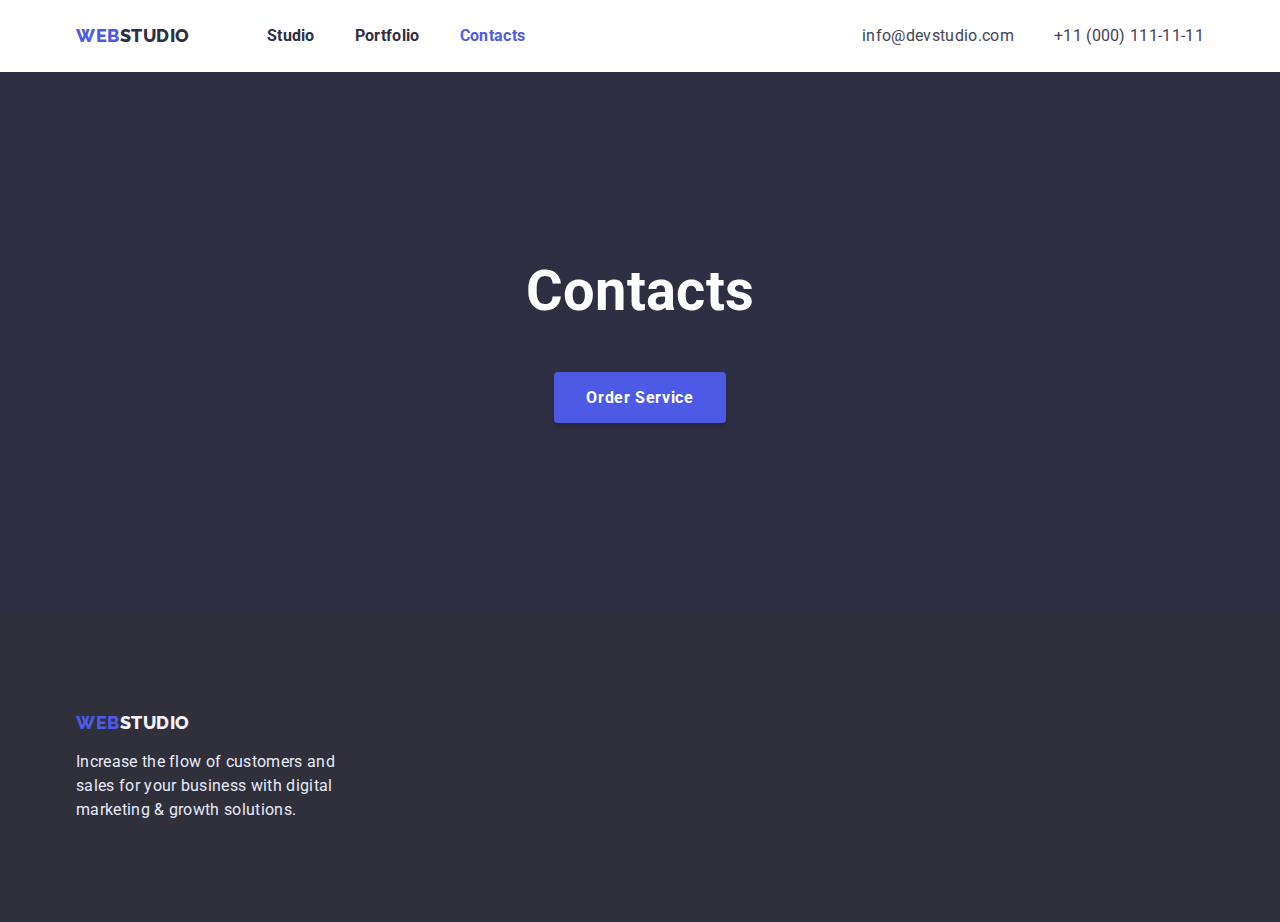
==== contacts.html @ 96abc61e "goit 4" ====
<!DOCTYPE html>
<html lang="en">
  <head>
    <meta charset="UTF-8" />
    <meta http-equiv="X-UA-Compatible" content="IE=edge" />
    <meta name="viewport" content="width=device-width, initial-scale=1.0" />
    <link rel="stylesheet" href="./css/normalize.css" />
    <link rel="stylesheet" href="./css/styles.css?temp=2" />
    <link rel="shortcut icon" href="./images/favicon.ico" />

    <link rel="preconnect" href="https://fonts.googleapis.com" />
    <link rel="preconnect" href="https://fonts.gstatic.com" crossorigin />
    <link
      href="https://fonts.googleapis.com/css2?family=Raleway:wght@800&family=Roboto:wght@400;500;700&display=swap"
      rel="stylesheet"
    />

    <title>Web Studio</title>
  </head>
  <body>
    <header>
      <div class="header-container container">
        <div class="logo-and-navigation">
          <div class="logo">
            <a href="./index.html" title="to home"><span>Web</span>Studio</a>
          </div>
          <nav>
            <ul class="navigation">
              <li>
                <a class="navigation-item" href="./index.html">Studio</a>
              </li>
              <li>
                <a class="navigation-item" href="./portfolio.html">Portfolio</a>
              </li>
              <li>
                <a class="navigation-item active" href="./contacts.html"
                  >Contacts</a
                >
              </li>
            </ul>
          </nav>
        </div>
        <ul class="contacts">
          <li>
            <a class="contact-link" href="mailto:info@devstudio.com"
              >info@devstudio.com</a
            >
          </li>
          <li>
            <a class="contact-link" href="tel:+110001111111"
              >+11 (000) 111-11-11</a
            >
          </li>
        </ul>
      </div>
    </header>

    <main>
      <section class="top-block section">
        <div class="top-block-container container">
          <h1>Contacts</h1>
          <button class="top-block-order-button" type="button">
            Order Service
          </button>
        </div>
      </section>
    </main>

    <footer>
      <div class="container">
        <div class="logo">
          <a href="./index.html" title="to home"><span>Web</span>Studio</a>
        </div>
        <p class="footer-text">
          Increase the flow of customers and sales for your business with
          digital marketing & growth solutions.
        </p>
      </div>
    </footer>
  </body>
</html>
---- css/styles.css ----
:root {
  --brand-color: #4d5ae5;
  --slate-color: #434455;
  --navi-blue-color: #2e2f42;
  --cloud-color: #f4f4fd;
  --cornflower-color: #e7e9fc;
  --active-color: #404bbf;
  --title-font-weight: 700;
  --main-padding: 20px;
  --main-content-width: 1168px;
  --project-cards-column-gap: 24px;
  --project-cards-column-number: 3;
}

body {
  padding: 0;
  margin: 0;
  font-family: "Roboto", Arial, Helvetica, sans-serif;
  font-weight: 400;
  background-color: #fff;
  color: var(--slate-color);
  letter-spacing: 0.02em;
}

p {
  margin: 0;
}

h1 {
  font-size: 56px;
  font-weight: var(--title-font-weight);
  line-height: 1.07;
  margin: 0 0 50px 0;
}

h2 {
  margin: 0;
}

h3 {
  margin: 0;
}

ul {
  padding: 0;
  margin: 0;
}

* {
  box-sizing: border-box;
}

.visually-hidden {
  position: absolute;
  width: 1px;
  height: 1px;
  margin: -1px;
  border: 0;
  padding: 0;
  white-space: nowrap;
  clip-path: inset(100%);
  clip: rect(0 0 0 0);
  overflow: hidden;
}

.container {
  width: var(--main-content-width);
  max-width: 100%;
  margin-inline: auto;
  padding-inline: var(--main-padding);
}

.section {
  padding-block: 120px;
}

/* Page header */
.header-container {
  display: flex;
  align-items: center;
  justify-content: space-between;
  padding: 24px var(--main-padding);
}

.logo-and-navigation {
  display: flex;
  align-items: center;
  column-gap: 77px;
}

.navigation {
  display: flex;
  column-gap: 40px;
  list-style: none;
}

.navigation-item {
  font-size: 16px;
  text-decoration: none;
  color: var(--navi-blue-color);
  font-weight: var(--title-font-weight);
  line-height: 1.5;
}

.navigation-item:hover {
  color: var(--slate-color);
}

.navigation-item:focus {
  color: var(--brand-color);
}

.navigation-item.active {
  color: var(--brand-color);
}

header {
  box-shadow: 0px 2px 1px rgba(46, 47, 66, 0.08),
    0px 1px 1px rgba(46, 47, 66, 0.16), 0px 1px 6px rgba(46, 47, 66, 0.08);
}

header .contacts {
  display: flex;
  column-gap: 40px;
  list-style: none;
}

header .contact-link {
  font-size: 16px;
  text-decoration: none;
  color: var(--slate-color);
  line-height: 1.5;
}

header .contact-link:hover {
  color: var(--brand-color);
}

.logo a {
  font-size: 18px;
  font-weight: 800;
  font-family: "Raleway", sans-serif;
  text-decoration: none;
  color: var(--navi-blue-color);
  text-transform: uppercase;
  letter-spacing: 0.03em;
}

.logo span {
  color: var(--brand-color);
}

/* Main content */
.top-block {
  background-color: var(--navi-blue-color);
  color: #fff;
}

.top-block-container {
  padding: 70px var(--main-padding);
  text-align: center;
}

.top-block-order-button {
  border: none;
  background-color: var(--brand-color);
  box-shadow: 0px 4px 4px rgba(0, 0, 0, 0.15);
  border-radius: 4px;
  padding: 16px 32px;
  color: #fff;
  font-size: 16px;
  font-weight: var(--title-font-weight);
  letter-spacing: 0.04em;
  cursor: pointer;
  line-height: 1.2;
}

.top-block-order-button:hover {
  box-shadow: 0px 1px 6px rgba(46, 47, 66, 0.08),
    0px 1px 1px rgba(46, 47, 66, 0.16), 0px 2px 1px rgba(46, 47, 66, 0.08);
}

.top-block-order-button:focus {
  background-color: var(--active-color);
}

.features {
  padding-block: 120px;
}

.features-list {
  display: flex;
  column-gap: 24px;
  list-style: none;
}

.features-title {
  font-size: 20px;
  line-height: 1.2;
  font-weight: var(--title-font-weight);
  color: var(--navi-blue-color);
  margin-bottom: 10px;
}

.features-text {
  font-size: 16px;
  line-height: 1.5;
  color: var(--slate-color);
}

/* Our services */
.our-services {
  padding-bottom: 120px;
}

.our-services-title {
  font-size: 36px;
  line-height: 1.11;
  text-transform: capitalize;
  font-weight: var(--title-font-weight);
  color: var(--navi-blue-color);
  margin-bottom: 70px;
  text-align: center;
}

.our-services-list {
  display: flex;
  column-gap: 24px;
  list-style: none;
}

.our-services-product {
  width: 100%;
  display: block;
}

/* Our team */
.our-team {
  background-color: var(--cloud-color);
}

.our-team-title {
  font-size: 36px;
  line-height: 1.11;
  text-transform: capitalize;
  font-weight: var(--title-font-weight);
  color: var(--navi-blue-color);
  margin-bottom: 70px;
  text-align: center;
}

.our-team-list {
  display: flex;
  column-gap: 24px;
  list-style: none;
}

.our-team-member {
  background-color: #fff;
  box-shadow: 0px 1px 6px rgba(46, 47, 66, 0.08),
    0px 1px 1px rgba(46, 47, 66, 0.16), 0px 2px 1px rgba(46, 47, 66, 0.08);
  border-radius: 0px 0px 4px 4px;
}

.our-team-photo {
  display: block;
  width: 100%;
}

.our-team-text {
  padding: 32px 10px;
}

.our-team-name {
  text-align: center;
  margin-bottom: 10px;
  font-size: 20px;
  line-height: 1.2;
  font-weight: var(--title-font-weight);
  color: var(--navi-blue-color);
}

.our-team-position {
  text-align: center;
  color: var(--slate-color);
  line-height: 1.5;
}

/* Portfolio */

.filter-buttons {
  padding-block: 96px 72px;
}

.filter-buttons-container {
  display: flex;
  justify-content: center;
}

.filter-buttons-list {
  display: flex;
  column-gap: 24px;
  list-style: none;
}

.filter-buttons-item {
  display: flex;
}

.filter-button {
  background-color: var(--cloud-color);
  border: 1px solid var(--cornflower-color);
  border-radius: 4px;
  font-weight: 700;
  font-size: 16px;
  line-height: 1.5;
  letter-spacing: 0.04em;
  padding: 12px 24px;
  cursor: pointer;
  color: var(--brand-color);
}

.filter-button.active,
.filter-button:hover,
.filter-button:focus {
  background-color: var(--brand-color);
  color: #fff;
  box-shadow: 0px 3px 1px rgba(0, 0, 0, 0.1), 0px 2px 1px rgba(0, 0, 0, 0.08),
    0px 2px 2px rgba(0, 0, 0, 0.12);
  border: 1px solid rgb(0 0 0 / 0);
}

/* Project cards */

.project-cards {
  padding-bottom: 120px;
}

.project-cards-list {
  display: flex;
  flex-wrap: wrap;
  column-gap: var(--project-cards-column-gap);
  row-gap: 48px;
  list-style: none;
}

.project-cards-item {
  display: flex;
  cursor: pointer;
  flex-basis: calc(
    100% / var(--project-cards-column-number) -
      (
        var(--project-cards-column-gap) *
          (var(--project-cards-column-number) - 1) /
          var(--project-cards-column-number)
      )
  );
}

.project-cards-inner {
  display: flex;
  width: 100%;
  flex-direction: column;
  border: 0.5px solid var(--cloud-color);
  box-shadow: 0px 1px 6px rgba(46, 47, 66, 0.08);
}

.project-cards-inner.flipped {
  box-shadow: 0px 1px 6px rgba(46, 47, 66, 0.08),
    0px 1px 1px rgba(46, 47, 66, 0.16), 0px 2px 1px rgba(46, 47, 66, 0.08);
}

.project-cards-top {
  position: relative;
}

.project-cards-front {
  display: block;
  width: 100%;
}

.project-cards-back {
  position: absolute;
  top: 0;
  height: 100%;
  padding: 40px 32px 0 32px;
  margin: 0;
  color: var(--cloud-color);
  font-size: 16px;
  line-height: 1.5;
  display: none;
  background-color: var(--brand-color);
}

.project-cards-top.flipped {
  background-color: var(--brand-color);
}

.project-cards-top.flipped .project-cards-back {
  display: block;
}

.project-cards-text {
  padding: 32px 16px;
}

.project-cards-title {
  font-weight: 700;
  font-size: 20px;
  line-height: 1.2;
  margin-bottom: 8px;
  text-align: left;
  color: var(--navi-blue-color);
}

.project-cards-type {
  font-size: 16px;
  line-height: 1.5;
  color: var(--slate-color);
}

/* Page footer */

footer {
  padding-block: 100px;
  background-color: #2f303a;
}

footer .logo {
  margin-bottom: 16px;
}

footer .logo a {
  color: var(--cloud-color);
}

footer .footer-text {
  max-width: 264px;
  width: 100%;
  font-size: 16px;
  line-height: 1.5;
  color: var(--cornflower-color);
}
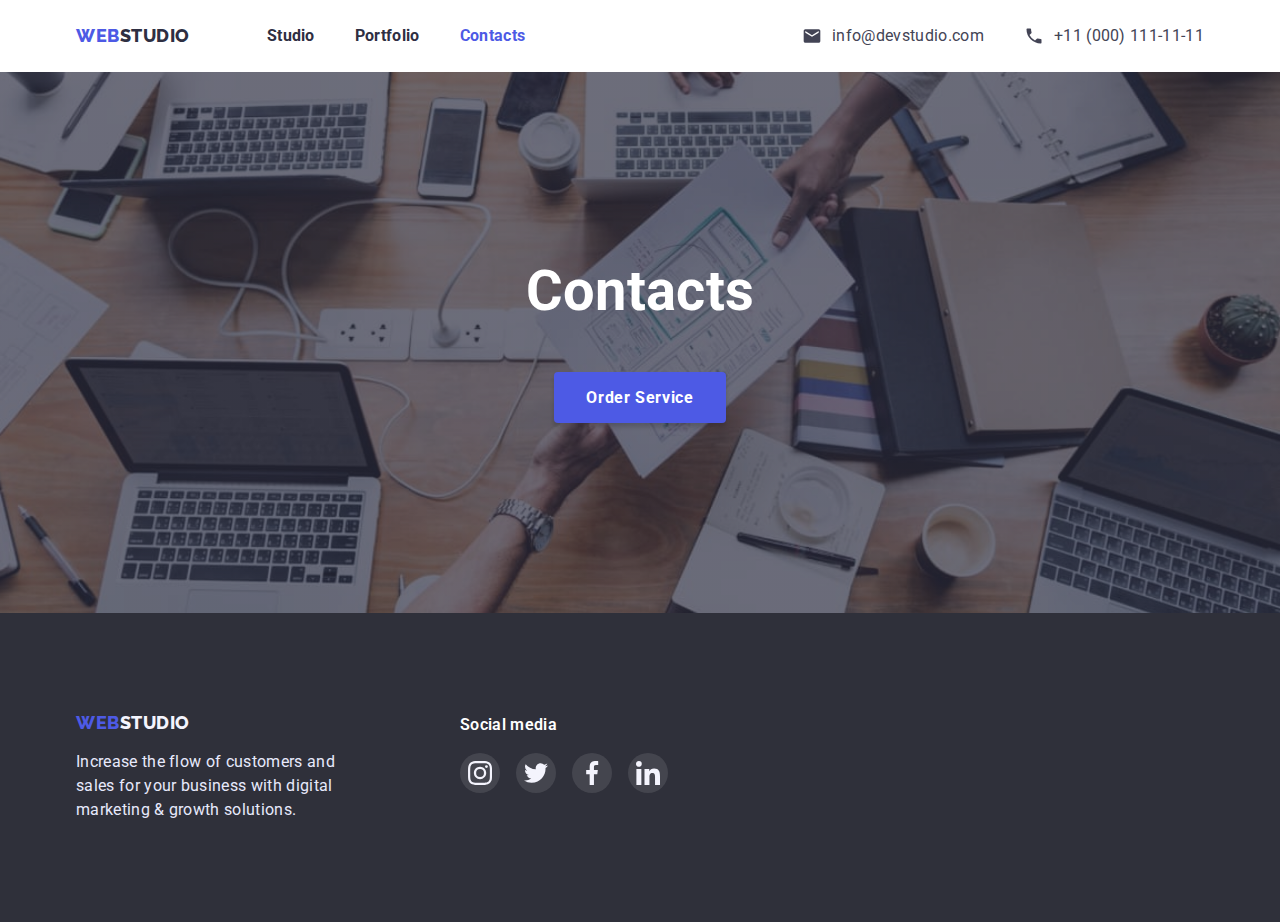
==== commit 848b8dec: "updates 2" ====
--- a/contacts.html
+++ b/contacts.html
@@ -41,15 +41,21 @@
           </nav>
         </div>
         <ul class="contacts">
-          <li>
-            <a class="contact-link" href="mailto:info@devstudio.com"
-              >info@devstudio.com</a
-            >
+          <li class="contacts-item">
+            <a class="contacts-link" href="mailto:info@devstudio.com">
+              <svg class="contacts-icon" width="20" height="20">
+                <use href="./images/icons.svg#icon-email"></use>
+              </svg>
+              info@devstudio.com
+            </a>
           </li>
-          <li>
-            <a class="contact-link" href="tel:+110001111111"
-              >+11 (000) 111-11-11</a
-            >
+          <li class="contacts-item">
+            <a class="contacts-link" href="tel:+110001111111">
+              <svg class="contacts-icon" width="20" height="20">
+                <use href="./images/icons.svg#icon-phone"></use>
+              </svg>
+              +11 (000) 111-11-11
+            </a>
           </li>
         </ul>
       </div>
@@ -68,13 +74,40 @@
 
     <footer>
       <div class="container">
-        <div class="logo">
-          <a href="./index.html" title="to home"><span>Web</span>Studio</a>
+        <div clas="footer-block">
+          <div class="logo">
+            <a href="./index.html" title="to home"><span>Web</span>Studio</a>
+          </div>
+          <p class="footer-text">
+            Increase the flow of customers and sales for your business with
+            digital marketing & growth solutions.
+          </p>
         </div>
-        <p class="footer-text">
-          Increase the flow of customers and sales for your business with
-          digital marketing & growth solutions.
-        </p>
+        <div clas="footer-block">
+          <h3 class="footer-block-title">Social media</h3>
+          <div class="footer-socials">
+            <a href="/" class="footer-social-icon">
+              <svg width="24" height="24">
+                <use href="./images/icons.svg#icon-instagram"></use>
+              </svg>
+            </a>
+            <a href="/" class="footer-social-icon">
+              <svg width="24" height="24">
+                <use href="./images/icons.svg#icon-twitter"></use>
+              </svg>
+            </a>
+            <a href="/" class="footer-social-icon">
+              <svg width="24" height="24">
+                <use href="./images/icons.svg#icon-facebook"></use>
+              </svg>
+            </a>
+            <a href="/" class="footer-social-icon">
+              <svg width="24" height="24">
+                <use href="./images/icons.svg#icon-linkedin"></use>
+              </svg>
+            </a>
+          </div>
+        </div>
       </div>
     </footer>
   </body>
--- a/css/styles.css
+++ b/css/styles.css
@@ -1,10 +1,12 @@
 :root {
   --brand-color: #4d5ae5;
   --slate-color: #434455;
+  --light-slate-color: #8e8f99;
   --navi-blue-color: #2e2f42;
   --cloud-color: #f4f4fd;
   --cornflower-color: #e7e9fc;
   --active-color: #404bbf;
+  --green: #31d0aa;
   --title-font-weight: 700;
   --main-padding: 20px;
   --main-content-width: 1168px;
@@ -125,15 +127,28 @@
   list-style: none;
 }
 
-header .contact-link {
+header .contacts-link {
   font-size: 16px;
   text-decoration: none;
   color: var(--slate-color);
   line-height: 1.5;
-}
-
-header .contact-link:hover {
-  color: var(--brand-color);
+  display: flex;
+  column-gap: 10px;
+  align-items: center;
+}
+
+header .contacts-link:hover,
+header .contacts-link:focus {
+  color: var(--slate-color);
+}
+
+header .contacts-icon {
+  fill: var(--slate-color);
+}
+
+header .contacts-link:hover .contacts-icon,
+header .contacts-link:focus .contacts-icon {
+  fill: var(--brand-color);
 }
 
 .logo a {
@@ -152,7 +167,9 @@
 
 /* Main content */
 .top-block {
-  background-color: var(--navi-blue-color);
+  background: linear-gradient(rgb(46 47 66 / 0.7), rgb(46 47 66 / 0.7)),
+    url(../images/hero-background.jpg) center no-repeat;
+  background-size: auto, 1600px auto;
   color: #fff;
 }
 
@@ -188,6 +205,16 @@
   padding-block: 120px;
 }
 
+.features-icon {
+  width: 100%;
+  height: 112px;
+  background-color: var(--cloud-color);
+  display: flex;
+  align-items: center;
+  justify-content: center;
+  margin-bottom: 10px;
+}
+
 .features-list {
   display: flex;
   column-gap: 24px;
@@ -284,6 +311,76 @@
   text-align: center;
   color: var(--slate-color);
   line-height: 1.5;
+}
+
+.our-team-socials {
+  display: flex;
+  justify-content: space-between;
+  padding: 12px 16px 36px 16px;
+}
+
+.our-team-social-icon {
+  width: 40px;
+  height: 40px;
+  border-radius: 50%;
+  background-color: var(--brand-color);
+  display: flex;
+  align-items: center;
+  justify-content: center;
+}
+
+.our-team-social-icon svg {
+  fill: var(--cloud-color);
+}
+
+.our-team-social-icon:focus {
+  background-color: var(--active-color);
+}
+
+/* Customers */
+
+.customers-title {
+  font-size: 36px;
+  line-height: 1.11;
+  text-transform: capitalize;
+  font-weight: var(--title-font-weight);
+  color: var(--navi-blue-color);
+  margin-bottom: 70px;
+  text-align: center;
+}
+
+.customers-list {
+  display: flex;
+  column-gap: 24px;
+  list-style: none;
+}
+
+.customers-list-item {
+  flex-basis: calc(100% / 6 - (24px * 5 / 6));
+}
+
+.customers-link {
+  border: 1px solid var(--light-slate-color);
+  height: 88px;
+  border-radius: 4px;
+  display: flex;
+  align-items: center;
+  justify-content: center;
+  cursor: pointer;
+}
+
+.customers-link:hover,
+.customers-link:focus {
+  border: 1px solid var(--brand-color);
+}
+
+.customers-link .customers-icon {
+  fill: var(--light-slate-color);
+}
+
+.customers-link:hover .customers-icon,
+.customers-link:focus .customers-icon {
+  fill: var(--brand-color);
 }
 
 /* Portfolio */
@@ -365,9 +462,13 @@
   box-shadow: 0px 1px 6px rgba(46, 47, 66, 0.08);
 }
 
-.project-cards-inner.flipped {
+.project-cards-inner:hover {
   box-shadow: 0px 1px 6px rgba(46, 47, 66, 0.08),
     0px 1px 1px rgba(46, 47, 66, 0.16), 0px 2px 1px rgba(46, 47, 66, 0.08);
+}
+
+.project-cards-inner:hover .project-cards-back {
+  display: block;
 }
 
 .project-cards-top {
@@ -392,14 +493,6 @@
   background-color: var(--brand-color);
 }
 
-.project-cards-top.flipped {
-  background-color: var(--brand-color);
-}
-
-.project-cards-top.flipped .project-cards-back {
-  display: block;
-}
-
 .project-cards-text {
   padding: 32px 16px;
 }
@@ -426,6 +519,12 @@
   background-color: #2f303a;
 }
 
+footer .container {
+  display: flex;
+  column-gap: 120px;
+  justify-content: flex-start;
+}
+
 footer .logo {
   margin-bottom: 16px;
 }
@@ -441,3 +540,35 @@
   line-height: 1.5;
   color: var(--cornflower-color);
 }
+
+.footer-block-title {
+  font-weight: 600;
+  font-size: 16px;
+  line-height: 1.5;
+  color: #fff;
+  margin-bottom: 16px;
+}
+
+.footer-socials {
+  display: flex;
+  column-gap: 16px;
+}
+
+.footer-social-icon {
+  width: 40px;
+  height: 40px;
+  background-color: rgb(0255 255 255 / 0.1);
+  display: flex;
+  align-items: center;
+  justify-content: center;
+  border-radius: 50%;
+}
+
+.footer-social-icon svg {
+  fill: var(--cloud-color);
+}
+
+.footer-social-icon:hover,
+.footer-social-icon:focus {
+  background-color: var(--green);
+}
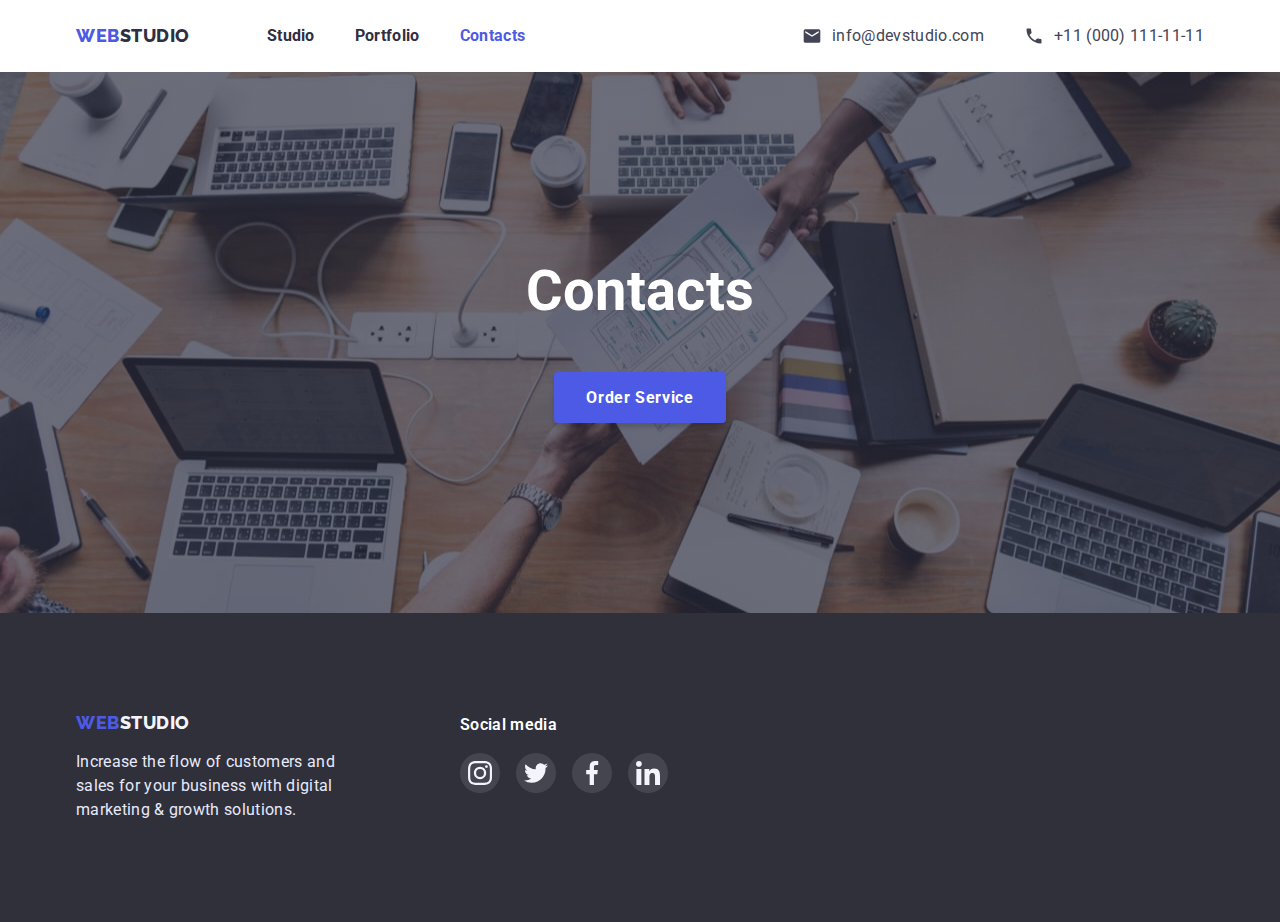
==== commit a153698b: "updates 3" ====
--- a/contacts.html
+++ b/contacts.html
@@ -74,7 +74,7 @@
 
     <footer>
       <div class="container">
-        <div clas="footer-block">
+        <div class="footer-block">
           <div class="logo">
             <a href="./index.html" title="to home"><span>Web</span>Studio</a>
           </div>
@@ -83,30 +83,38 @@
             digital marketing & growth solutions.
           </p>
         </div>
-        <div clas="footer-block">
+        <div class="footer-block">
           <h3 class="footer-block-title">Social media</h3>
-          <div class="footer-socials">
-            <a href="/" class="footer-social-icon">
-              <svg width="24" height="24">
-                <use href="./images/icons.svg#icon-instagram"></use>
-              </svg>
-            </a>
-            <a href="/" class="footer-social-icon">
-              <svg width="24" height="24">
-                <use href="./images/icons.svg#icon-twitter"></use>
-              </svg>
-            </a>
-            <a href="/" class="footer-social-icon">
-              <svg width="24" height="24">
-                <use href="./images/icons.svg#icon-facebook"></use>
-              </svg>
-            </a>
-            <a href="/" class="footer-social-icon">
-              <svg width="24" height="24">
-                <use href="./images/icons.svg#icon-linkedin"></use>
-              </svg>
-            </a>
-          </div>
+          <ul class="footer-socials">
+            <li>
+              <a href="/" class="footer-social-icon">
+                <svg width="24" height="24">
+                  <use href="./images/icons.svg#icon-instagram"></use>
+                </svg>
+              </a>
+            </li>
+            <li>
+              <a href="/" class="footer-social-icon">
+                <svg width="24" height="24">
+                  <use href="./images/icons.svg#icon-twitter"></use>
+                </svg>
+              </a>
+            </li>
+            <li>
+              <a href="/" class="footer-social-icon">
+                <svg width="24" height="24">
+                  <use href="./images/icons.svg#icon-facebook"></use>
+                </svg>
+              </a>
+            </li>
+            <li>
+              <a href="/" class="footer-social-icon">
+                <svg width="24" height="24">
+                  <use href="./images/icons.svg#icon-linkedin"></use>
+                </svg>
+              </a>
+            </li>
+          </ul>
         </div>
       </div>
     </footer>
--- a/css/styles.css
+++ b/css/styles.css
@@ -169,7 +169,7 @@
 .top-block {
   background: linear-gradient(rgb(46 47 66 / 0.7), rgb(46 47 66 / 0.7)),
     url(../images/hero-background.jpg) center no-repeat;
-  background-size: auto, 1600px auto;
+  background-size: auto, 1440px auto;
   color: #fff;
 }
 
@@ -256,6 +256,10 @@
   list-style: none;
 }
 
+.our-services-item {
+  border: 1px solid var(--cornflower-color);
+}
+
 .our-services-product {
   width: 100%;
   display: block;
@@ -295,7 +299,7 @@
 }
 
 .our-team-text {
-  padding: 32px 10px;
+  padding: 32px 10px 36px 10px;
 }
 
 .our-team-name {
@@ -311,12 +315,14 @@
   text-align: center;
   color: var(--slate-color);
   line-height: 1.5;
+  margin-bottom: 12px;
 }
 
 .our-team-socials {
   display: flex;
   justify-content: space-between;
-  padding: 12px 16px 36px 16px;
+  padding: 0 16px;
+  list-style-type: none;
 }
 
 .our-team-social-icon {
@@ -552,12 +558,13 @@
 .footer-socials {
   display: flex;
   column-gap: 16px;
+  list-style-type: none;
 }
 
 .footer-social-icon {
   width: 40px;
   height: 40px;
-  background-color: rgb(0255 255 255 / 0.1);
+  background-color: rgb(255 255 255 / 0.1);
   display: flex;
   align-items: center;
   justify-content: center;
